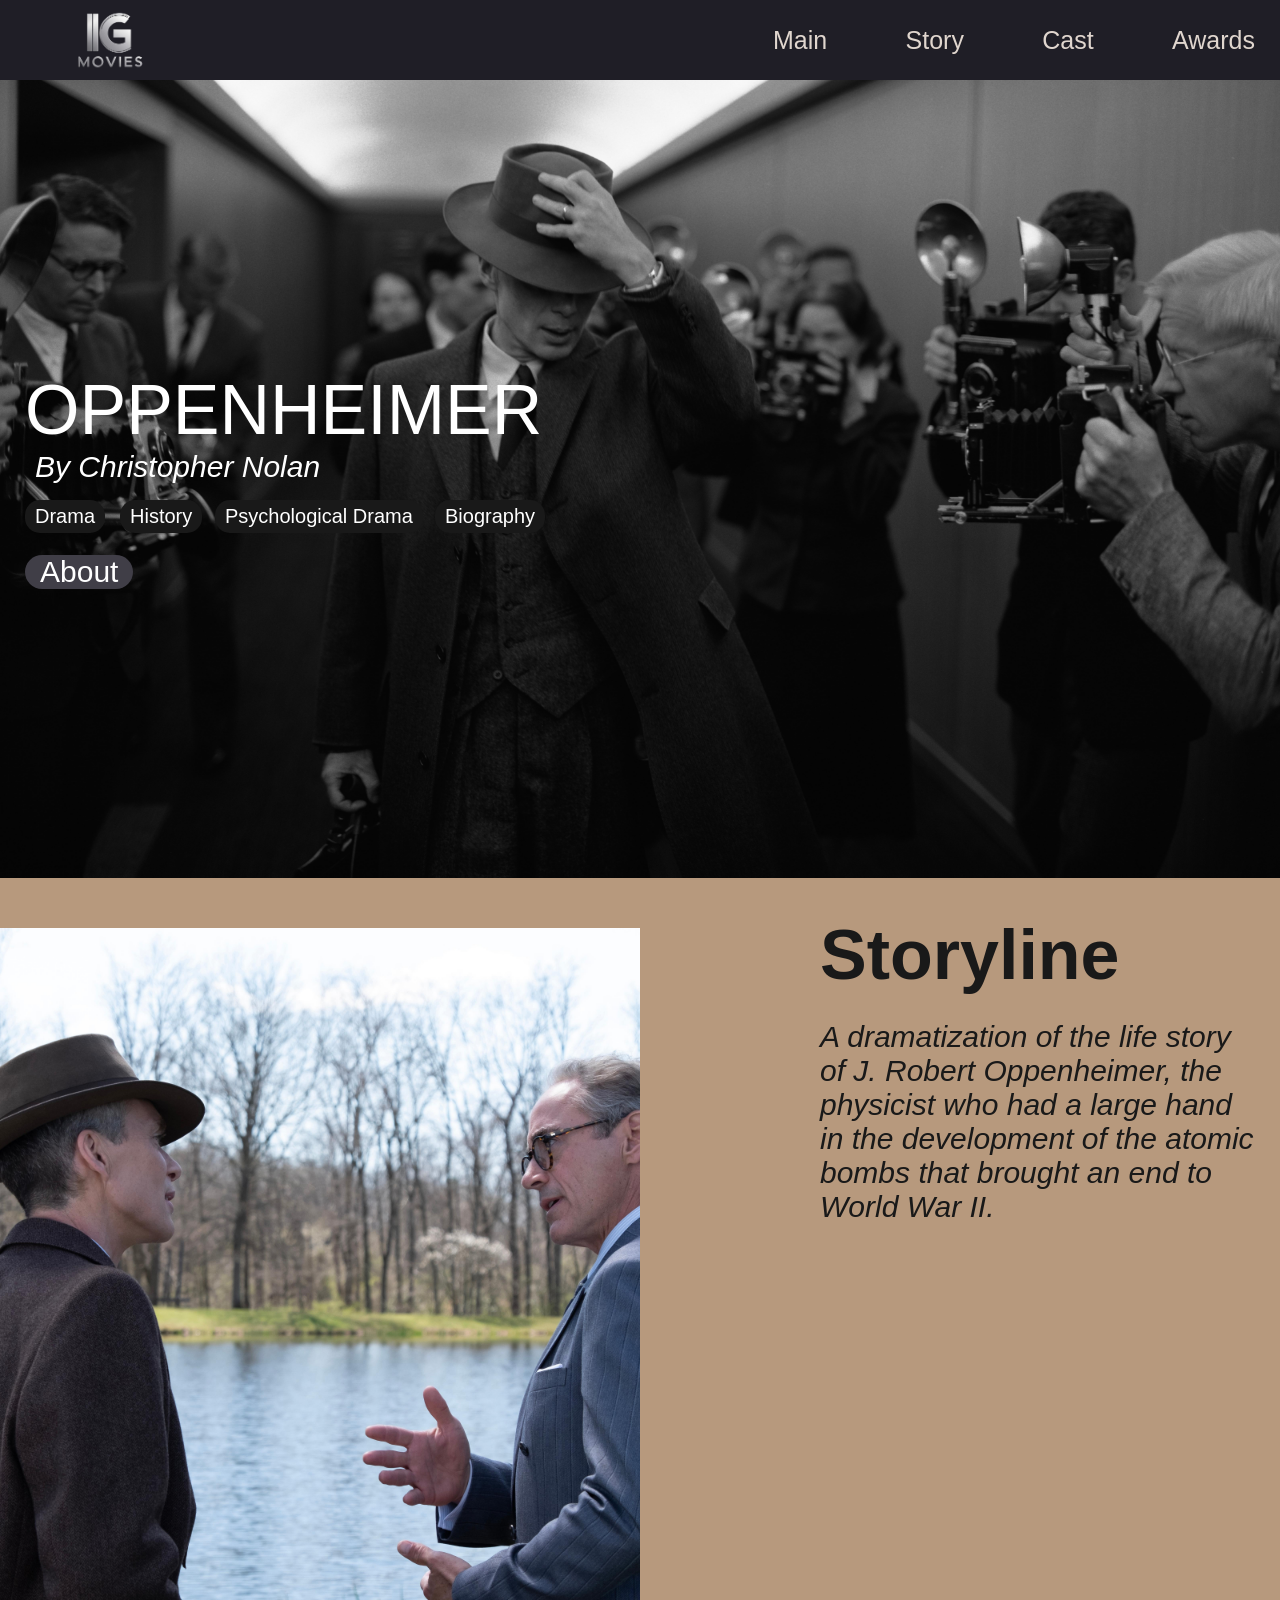
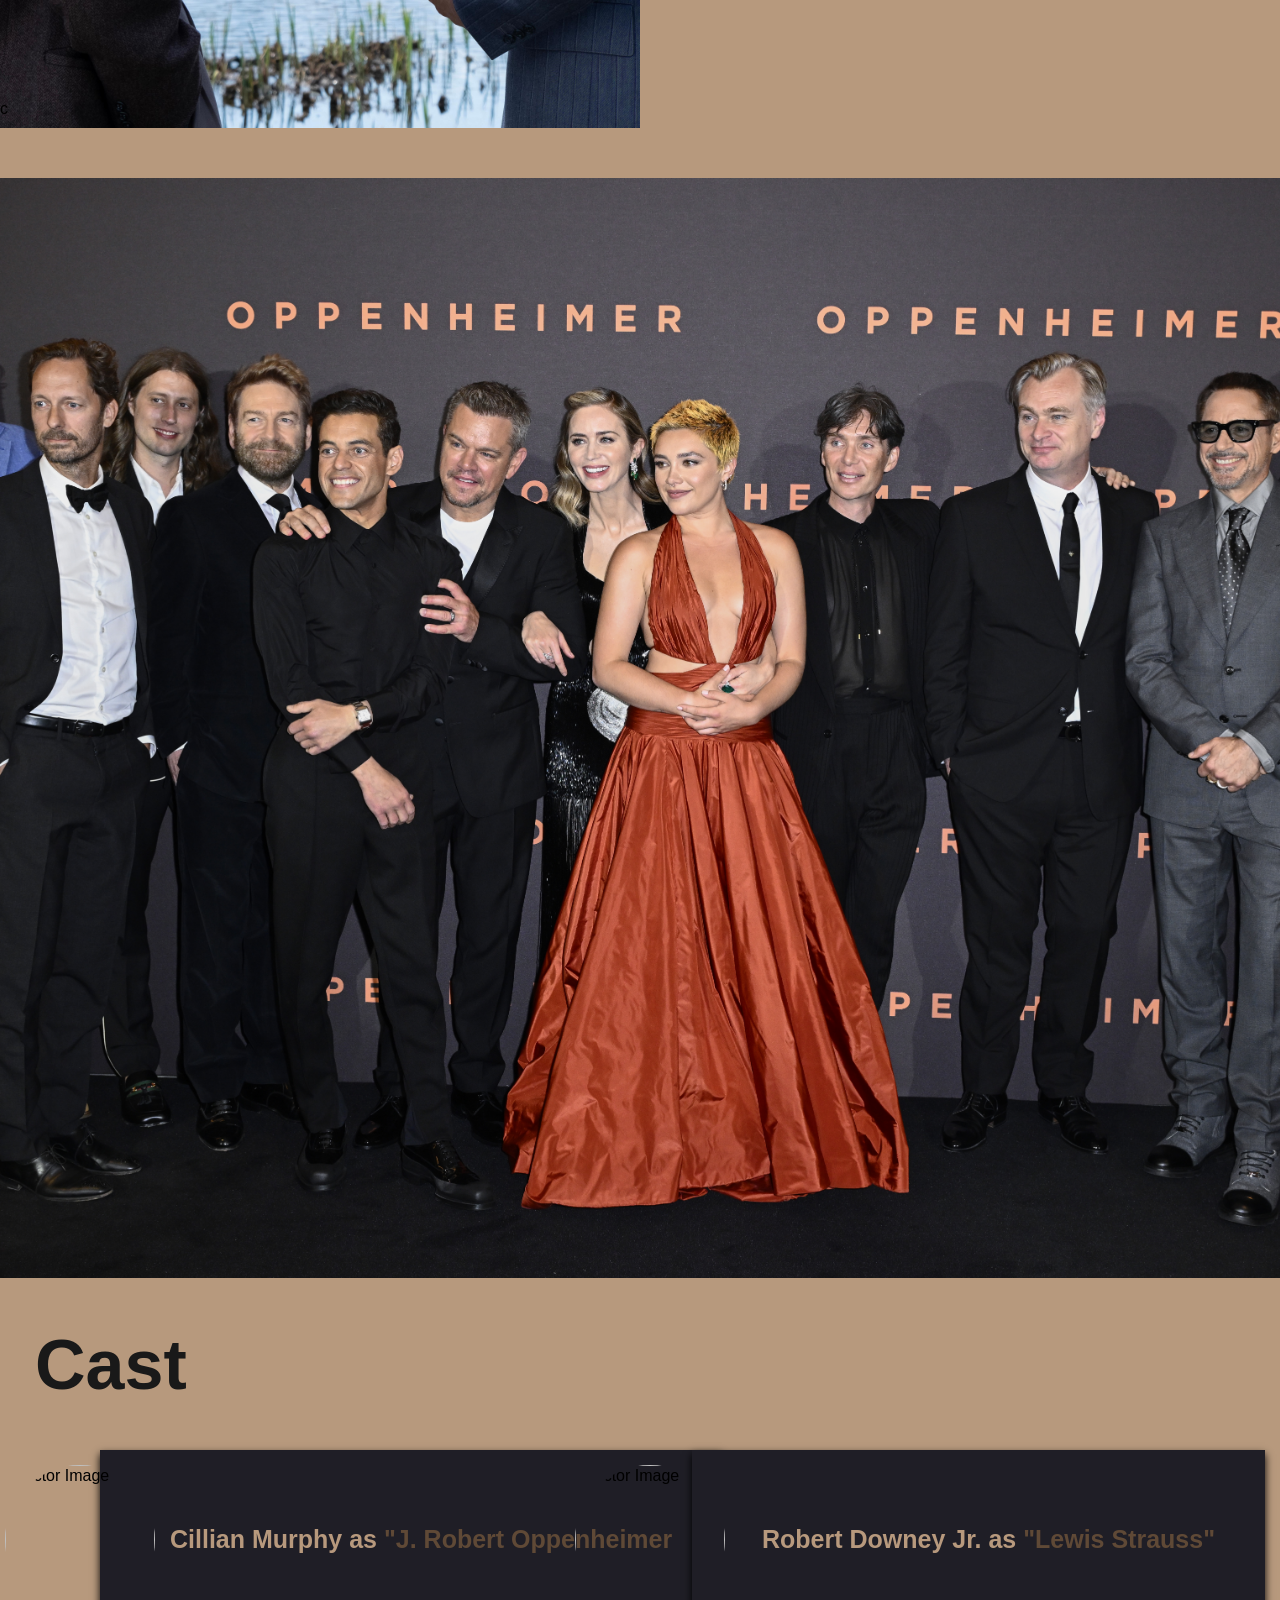
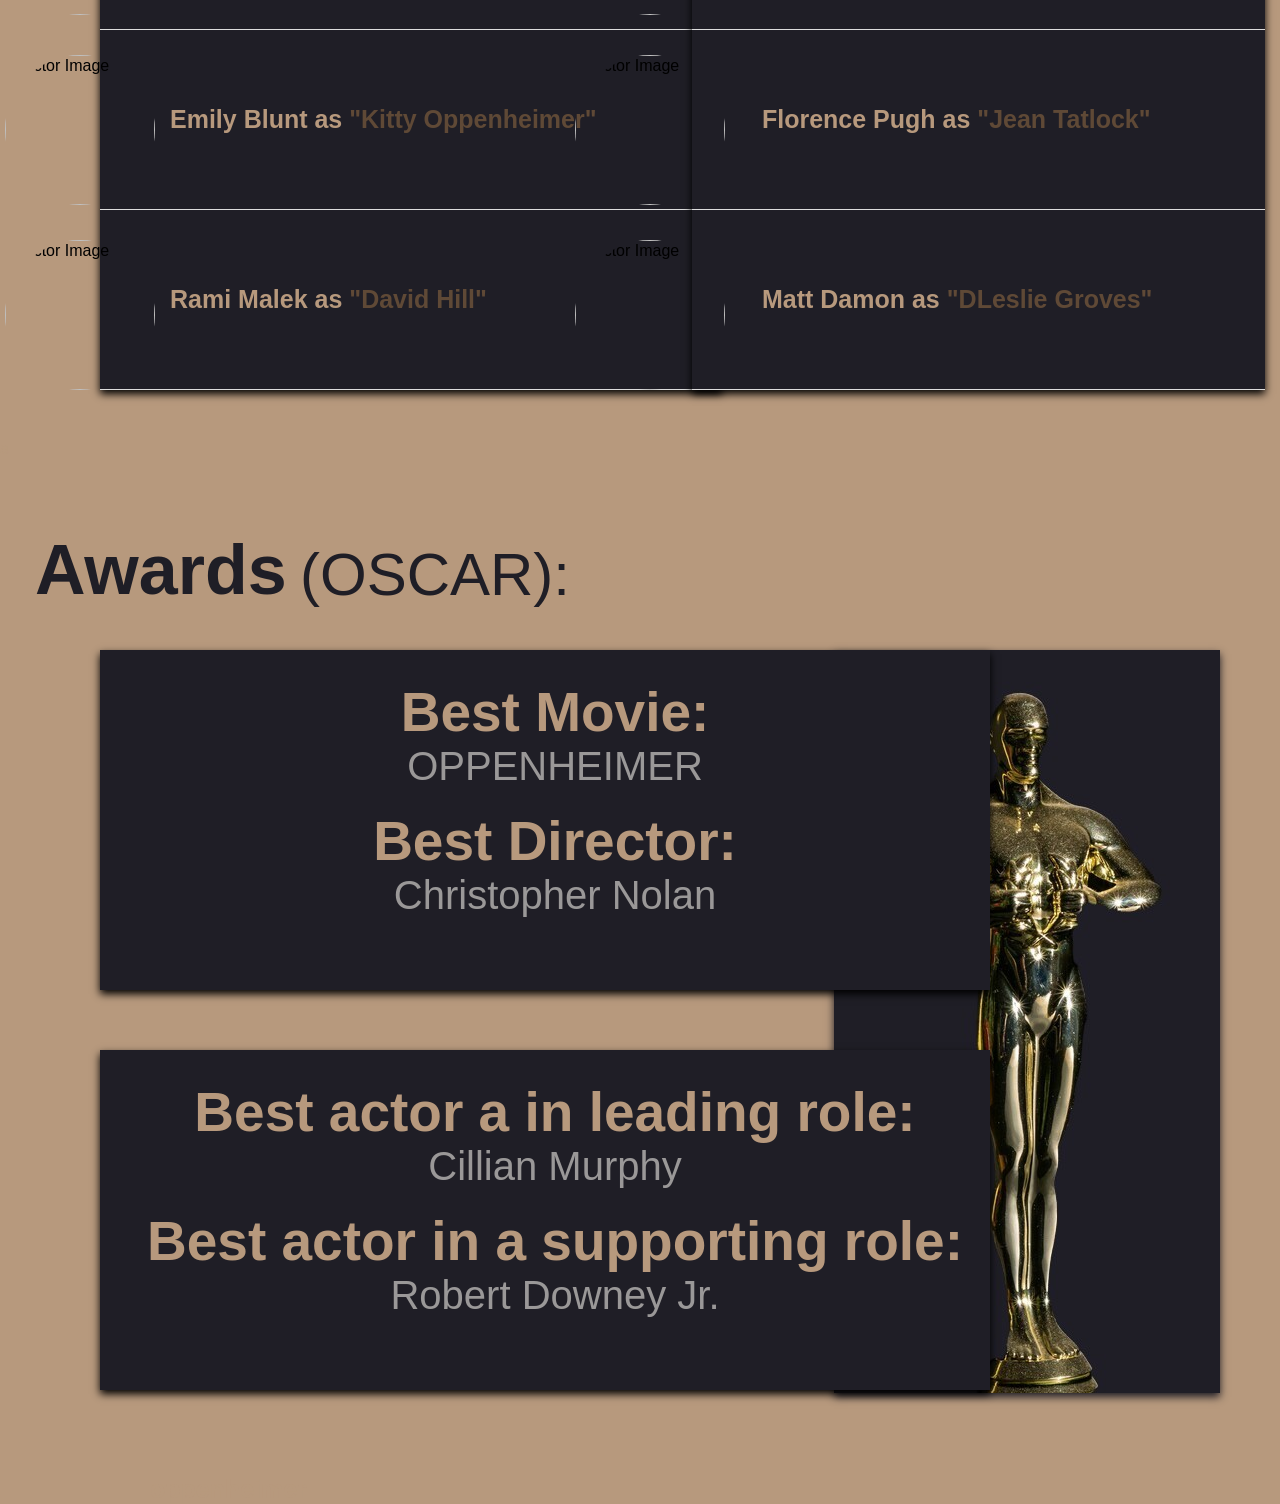
==== index.html @ 9ee32546 "Rename home.html to index.html" ====
-
<!DOCTYPE html>

<head>
  <meta charset="UTF-8" />
  <link rel="stylesheet" href="CSS/home.css">
  <title>OPPENHEIMER</title>
</head>

<body>
  <div class="headerContainer">
    <div class="header">
      <a href="home.html" class="logo">
        <img class="logo" src="logo/logo.jpg" alt="logo" />
      </a>
      <div class="headerLinks">
        <a href="#home">Main</a>
        <a href="#story">Story</a>
        <a href="#cast">Cast</a>
        <a href="#award0">Awards</a>
      </div>
    </div>
  </div>
  <div id="home" class="home">h</div>
  <div class="part1">
    <div class="part12">OPPENHEIMER</div>
    <div class="part13">By Christopher Nolan</div>
    <div class="drama"><a href="https://www.imdb.com/interest/in0000076/?ref_=tt_ov_in_7" target="_blank">Drama</a>
    </div>
    <div class="history"><a href="https://www.imdb.com/interest/in0000080/?ref_=tt_ov_in_8" target="_blank">History</a>
    </div>
    <div class="Psychological-Drama"><a href="https://www.imdb.com/interest/in0000086/?ref_=tt_ov_in_5"
        target="_blank">Psychological Drama</a></div>
    <div class="Biography"><a href="https://www.imdb.com/interest/in0000072/?ref_=tt_ov_in_6"
        target="_blank">Biography</a></div>
    <div class="part14"><a href="about.html" target="_blank">About</a></div>
  </div>
  <div id="story" class="story">i</div>
  <div class="part2">
    <div class="part22">Storyline</div>
    <div class="part23">A dramatization of the life story of J. Robert Oppenheimer, the physicist who had a large hand
      in the development of the atomic bombs that brought an end to World War II.</div>
  </div>
  <div id="cast" class="cast0">c</div>
  <div class="part3"></div>
  <div class="cast">Cast</div>
  <div class="actor-list1">
    <div class="actor-item1">
      <div class="actor-image1">
        <img src="photos/cast/1.jpg" alt="Actor Image">
      </div>
      <p>Cillian Murphy as<strong> "J. Robert Oppenheimer</strong></p>
    </div>
    <div class="actor-item1">
      <div class="actor-image2">
        <img src="photos/cast/3.jpg" alt="Actor Image">
      </div>
      <p>Emily Blunt as<strong> "Kitty Oppenheimer"</strong></p>
    </div>
    <div class="actor-item1">
      <div class="actor-image3">
        <img src="photos/cast/4.jpg" alt="Actor Image">
      </div>
      <p>Rami Malek as<strong> "David Hill"</strong></p>
    </div>
  </div>
  </div>
  <div class="actor-list2">
    <div class="actor-item2">
      <div class="actor-image4">
        <img src="photos/cast/2.jpg" alt="Actor Image">
      </div>
      <p>Robert Downey Jr. as<strong> "Lewis Strauss"</strong></p>
    </div>
    <div class="actor-item2">
      <div class="actor-image5">
        <img src="photos/cast/6.jpg" alt="Actor Image">
      </div>
      <p>Florence Pugh as<strong> "Jean Tatlock"</strong></p>
    </div>
    <div class="actor-item2">
      <div class="actor-image6">
        <img src="photos/cast/5.jpg" alt="Actor Image">
      </div>
      <p>Matt Damon as<strong> "DLeslie Groves"</strong></p>
    </div>
  </div>
  </div>
  <div id="award0" class="award0">a</div>
  <div class="photo-container"><img class="photo" src="photos/Awards/awards.jpg" alt="empty"></div>
  <div class="oscar">Awards </div>
  <div class="oscar2">(OSCAR):</div>
  <div class="awards-container1">
    <div class="awards">
      <div class="award-item">
        <div class="award">Best Movie:</div>
        <div class="winner">OPPENHEIMER</div>
      </div>
      <div class="award-item">
        <div class="award">Best Director:</div>
        <div class="winner">Christopher Nolan</div>
      </div>
    </div>
  </div>
  </div>
  <div class="awards-container2">
    <div class="awards">
      <div class="award-item">
        <div class="award">Best actor a in leading role:</div>
        <div class="winner">Cillian Murphy</div>
      </div>
      <div class="award-item">
        <div class="award">Best actor in a supporting role:</div>
        <div class="winner">Robert Downey Jr.</div>
        <p class="end">oppenheimer</p>
      </div>
    </div>
  </div>
  </div>
</body>
---- CSS/home.css ----
html {
  scroll-behavior: smooth;
}

body {
  background-color: #B7997D;
  padding: 0;
  margin: 0;
  box-sizing: border-box;
  font-family: 'Poppins', sans-serif;
}

.headerContainer {
  background-color: #1F1E26;
  position: fixed;
  width: 100%;
  top: 0;
  z-index: 1;
}

.header {
  height: 50px;
  color: #e0d6ce;
  justify-content: space-between;
  padding: 30px 100px 0 100px;
}

.logo {
  max-height: 100px;
  width: 120px;
  position: absolute;
  top: 0px;
  left: 25px;
}

.headerLinks {
  position: absolute;
  right: 10px;
  bottom: 15px;
  width: 40%;
  display: flex;
  justify-content: space-between;
  font-size: 25px;
}

.headerLinks a {
  text-decoration: none;
  color: #e0d6ce;
  padding: 10px 15px;
  border-radius: 25px;
  transition: all 0.3s;
}

.headerLinks a:hover {
  background-color: #614c39;
  transform: translateY(-5px);
}

.home {
  color: #1F1E26;
  position: absolute;
  top: 0px;
}

.part1 {
    background-image: url(../photos/Home/home1.jpg);
    width: 100%;
    background-position: center;
    background-size: cover;
    height: 800px;
    margin-top: 60px;
}

.part12 {
  color: #ffffff;
  font-size: 70px;
  position: absolute;
  top: 370px;
  left: 25px;
}

.part13 {
  color: #ffffff;
  font-size: 30px;
  font-style: oblique;
  position: absolute;
  top: 450px;
  left: 35px;
}

.drama a {
  background-color: #191919;
  color: #ffffff;
  font-size: 20px;
  border-radius: 15px;
  position: absolute;
  top: 500px;
  left: 25px;
  padding: 5px 10px;
  text-decoration: none;
}

.drama a:hover {
  background-color: #614c39;
}

.history a {
  background-color: #191919;
  color: #ffffff;
  font-size: 20px;
  border-radius: 15px;
  position: absolute;
  top: 500px;
  left: 120px;
  padding: 5px 10px;
  text-decoration: none;
}

.history a:hover {
  background-color: #614c39;
}

.Psychological-Drama a {
  background-color: #191919;
  color: #ffffff;
  font-size: 20px;
  border-radius: 15px;
  position: absolute;
  top: 500px;
  left: 215px;
  padding: 5px 10px;
  text-decoration: none;
}

.Psychological-Drama a:hover {
  background-color: #614c39;
}

.Biography a {
  background-color: #191919;
  color: #ffffff;
  font-size: 20px;
  border-radius: 15px;
  position: absolute;
  top: 500px;
  left: 435px;
  padding: 5px 10px;
  text-decoration: none;
}

.Biography a:hover {
  background-color: #614c39;
}

.part14 a {
  background-color: #403e47;
  position: absolute;
  top: 555px;
  left: 25px;
  font-size: 30px;
  color: #ffffff;
  padding: 0 15px;
  border-radius: 25px;
  text-decoration: none;
  transition: all 0.3s;
}

.part14 a:hover {
  background-color: #000000;
  transform: translateY(-5px);
  color: #ffffff;
}

.story {
  color: #050505;
  position: absolute;
  top: 800px;
  left: 0px;
}

.part2 {
  background-image: url(../photos/Story/story.jpg);
  width: 50%;
  background-position: center;
  background-size: cover;
  height: 800px;
  margin-top: 50px;
}

.part22 {
  color: #191919;
  font-size: 70px;
  font-weight: bold;
  position: absolute;
  top: 915px;
  left: 820px;
}

.part23 {
  color: #191919;
  font-style: oblique;
  font-size: 30px;
  position: absolute;
  top: 1020px;
  left: 820px;
  right: 25px;
}

.cast0 {
  color: #000000;
  position: absolute;
  top: 1700px;
}

.part3 {
    background-image: url(../photos/Cast/cast.jpg);
    width: 100%;
    background-position: center;
    background-size: cover;
    height: 1100px;
    margin-top: 50px;
}

.cast {
  position: absolute;
  top: 2925px;
  left: 35px;
  font-size: 70px;
  color: #191919;
  font-weight: bold;
}

.actor-list1 {
  position: absolute;
  top: 3050px;
  left: 100px;
  background-color: #1F1E26;
  box-shadow: 0 4px 8px;
}

.actor-item1 {
  padding: 50px;
  border-bottom: 1px solid #ddd;
}

.actor-image1 {
  width: 150px;
  height: 150px;
  border-radius: 50%;
  overflow: hidden;
  position: absolute;
  top: 15px;
  left: -95px;
}

.actor-image1 img {
  width: 100%;
  height: 100%;
  object-fit: cover;
}

.actor-image2 {
  width: 150px;
  height: 150px;
  border-radius: 50%;
  overflow: hidden;
  position: absolute;
  top: 205px;
  left: -95px;
}

.actor-image2 img {
  width: 100%;
  height: 100%;
  object-fit: cover;
}

.actor-image3 {
  width: 150px;
  height: 150px;
  border-radius: 50%;
  overflow: hidden;
  position: absolute;
  top: 390px;
  left: -95px;
}

.actor-image3 img {
  width: 100%;
  height: 100%;
  object-fit: cover;
}

.actor-list2 {
  position: absolute;
  top: 3050px;
  right: 15px;
  background-color: #1F1E26;
  box-shadow: 0 4px 8px;
}

.actor-item2 {
  padding: 50px;
  border-bottom: 1px solid #ddd;
}

.actor-image4 {
  width: 150px;
  height: 150px;
  border-radius: 50%;
  overflow: hidden;
  position: absolute;
  top: 15px;
  right: 540px;
}

.actor-image4 img {
  width: 100%;
  height: 100%;
  object-fit: cover;
}

.actor-image5 {
    width: 150px;
    height: 150px;
    border-radius: 50%;
    overflow: hidden;
    position: absolute;
    top: 205px;
    right: 540px;
}

.actor-image5 img {
  width: 100%;
  height: 100%;
  object-fit: cover;

}


.actor-image6 {
    width: 150px;
    height: 150px;
    border-radius: 50%;
    overflow: hidden;
    position: absolute;
    top: 390px;
    right: 540px;
}

.actor-image6 img {
  width: 100%;
  height: 100%;
  object-fit: cover;
}


p {
  color: #B7997D;
  font-weight: bold;
  font-size: 25px;
  padding-left: 20px;
}

strong {
  color: #5f4936;
}

.photo {
  position: absolute;
  top: 3850px;
  right: 60px;
  box-shadow: 0 4px 8px;
}

.award0 {
  color: #B7997D;
  position: absolute;
  top: 3640px;
}

.photo-container {
  color: #1F1E26;
  box-shadow: 0 8px 16px;
}

.awards-container1 {
  width: 850px;
  height: 300px;
  padding: 20px;
  position: absolute;
  top: 3850px;
  left: 100px;
  background-color: #1F1E26;
  box-shadow: 0px 4px 8px;
}

.awards-container2 {
  width: 850px;
  height: 300px;
  padding: 20px;
  position: absolute;
  top: 4250px;
  left: 100px;
  background-color: #1F1E26;
  box-shadow: 0 4px 8px;
}

.oscar {
  color: #1f1e26;
  font-size: 70px;
  position: absolute;
  top: 3730px;
  left: 35px;
  font-weight: bold;
}

.oscar2 {
  color: #1f1e26;
  font-size: 60px;
  position: absolute;
  top: 3740px;
  left: 300px;

}

.award-item {
  text-align: center;
  width: 100%;
  padding: 10px;
}

.award {
  font-size: 55px;
  font-weight: bold;
  color: #B7997D;
}

.winner {
  font-size: 40px;
  color: #9a9898;
}

.end {
  color: #B7997D;
  position: absolute;
  top: 400px;
}
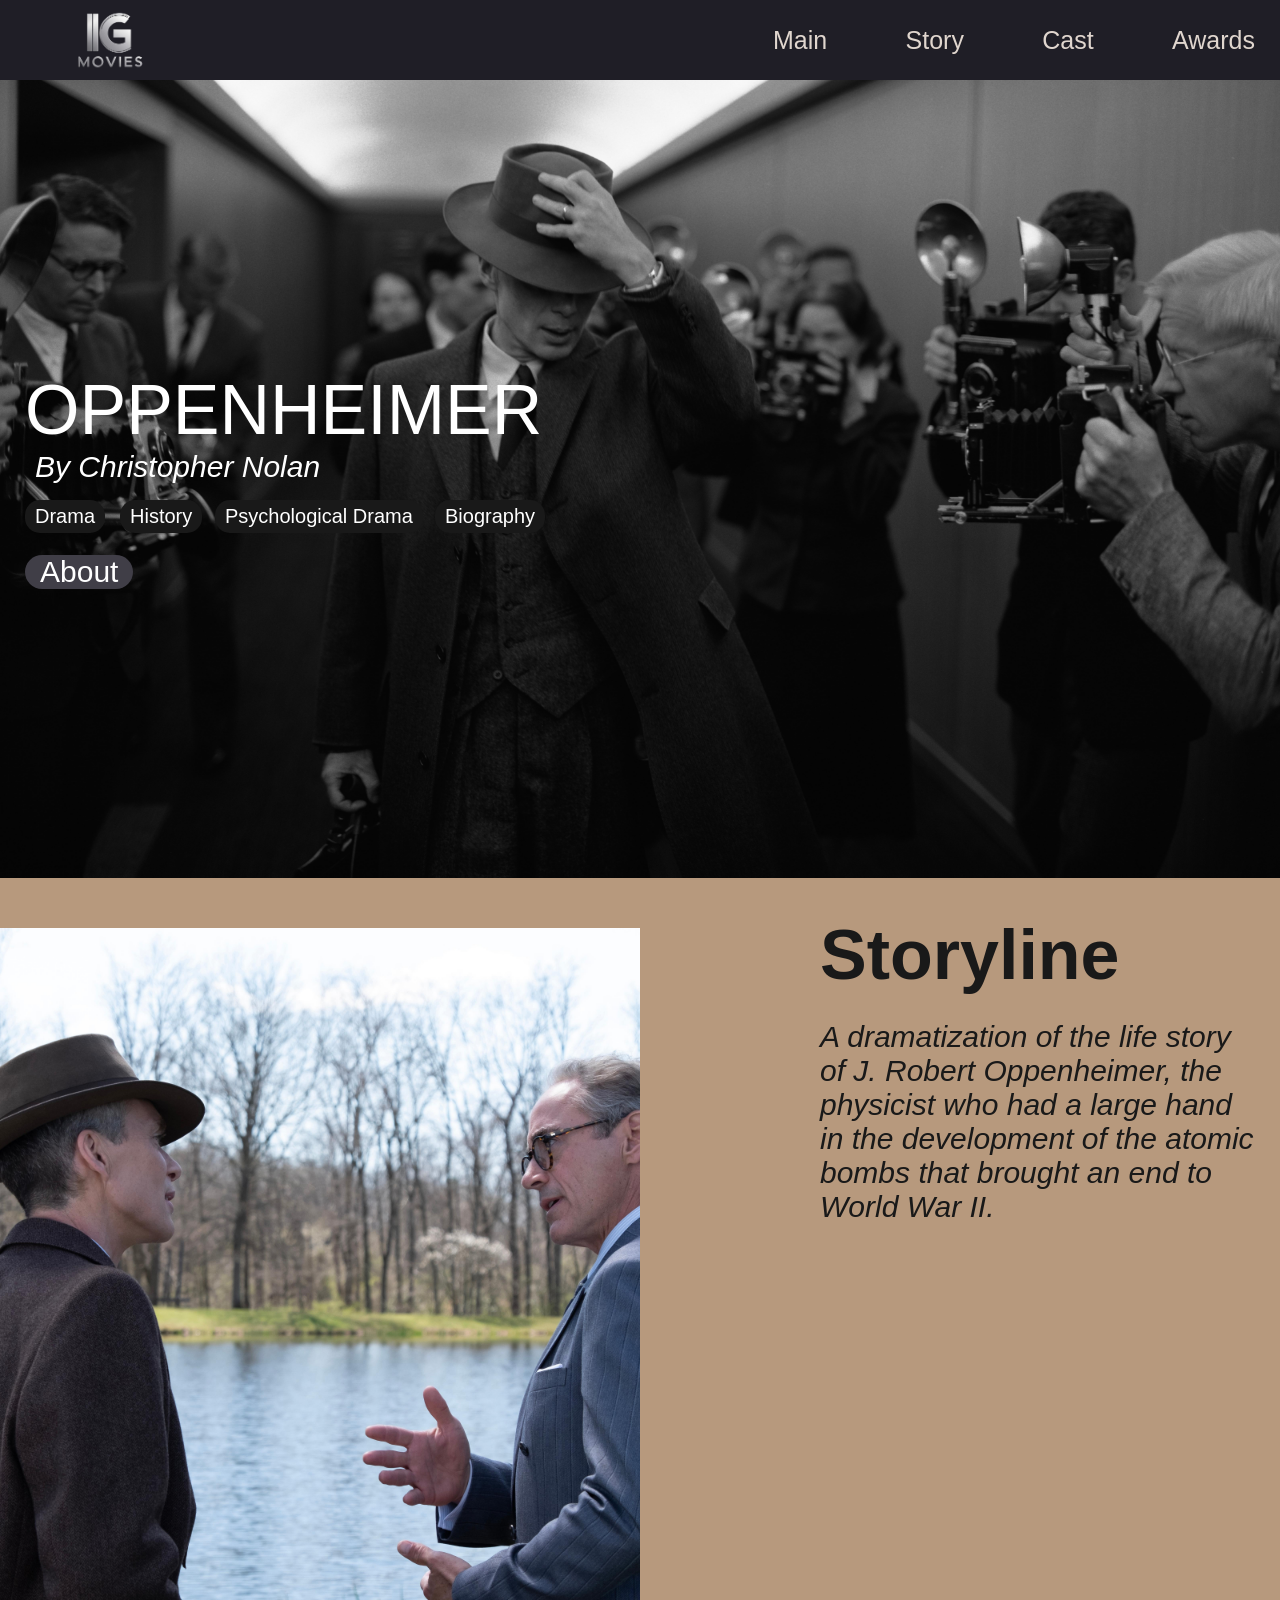
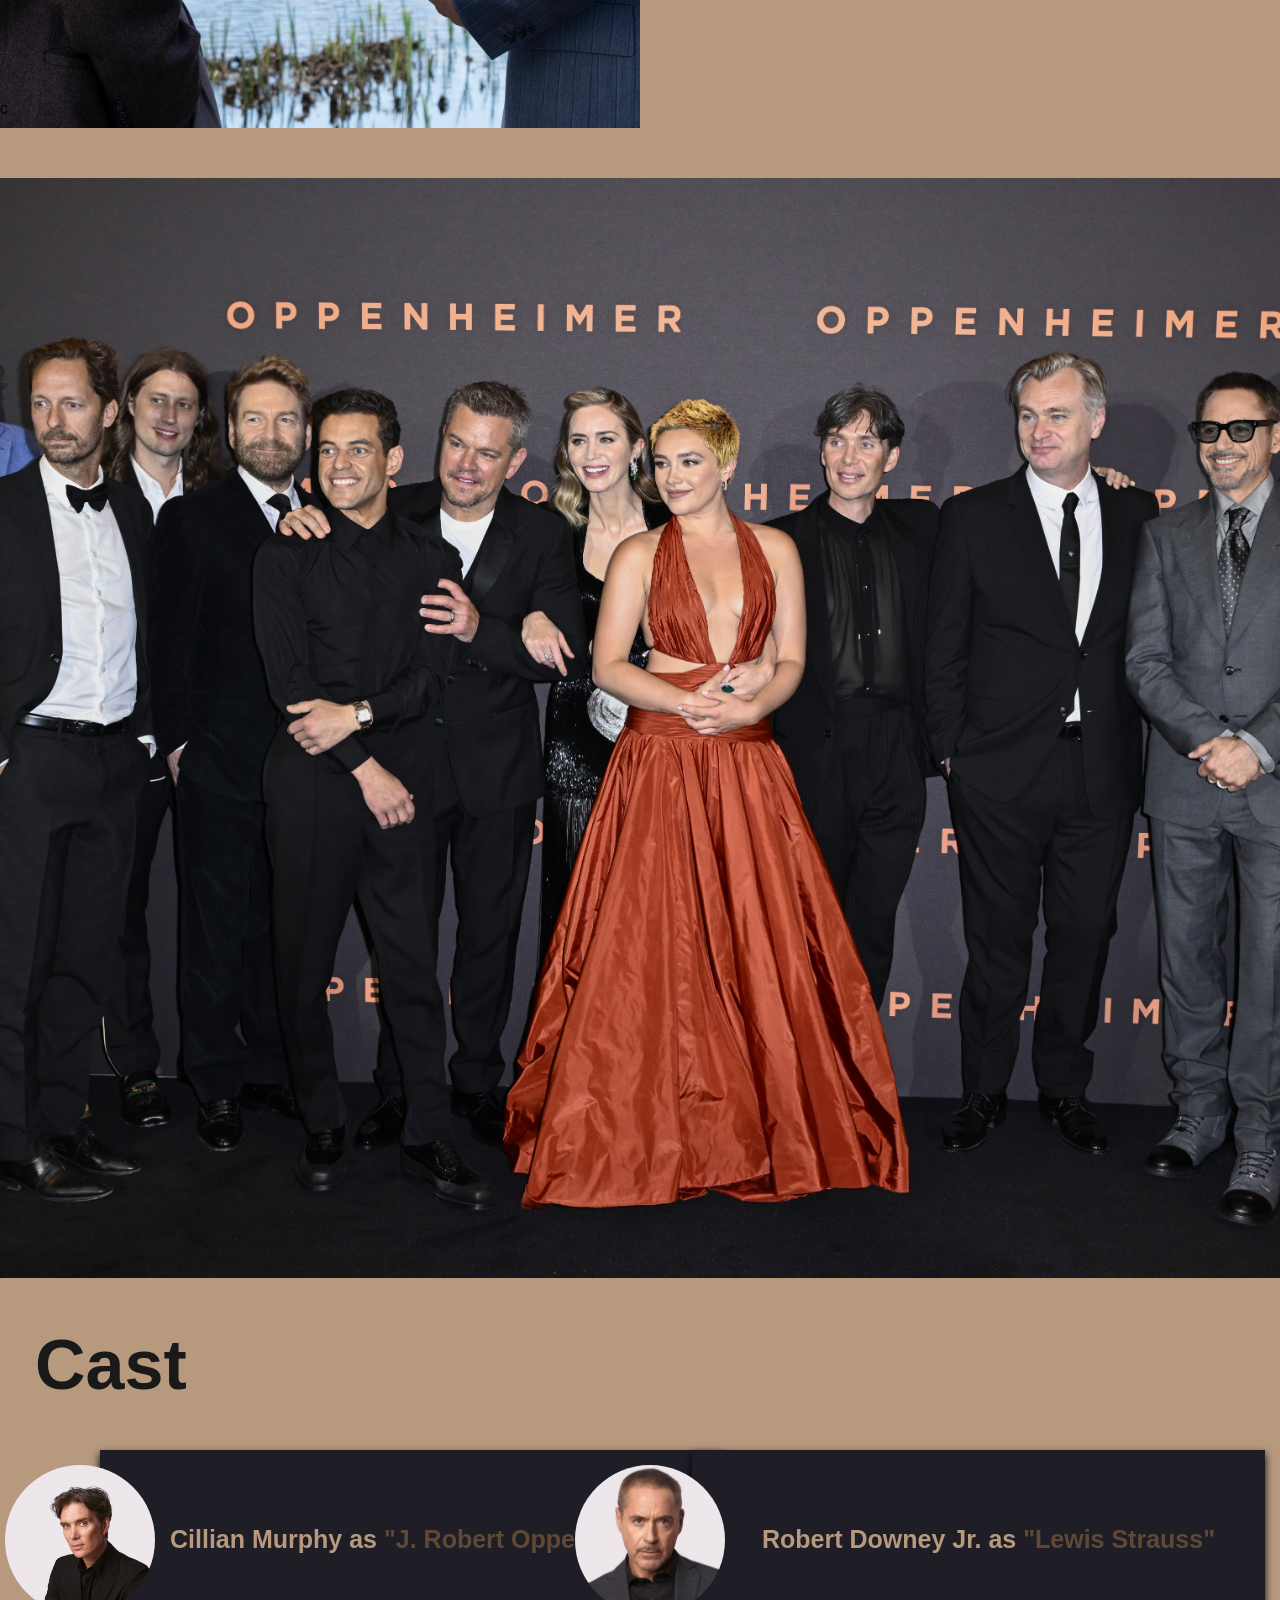
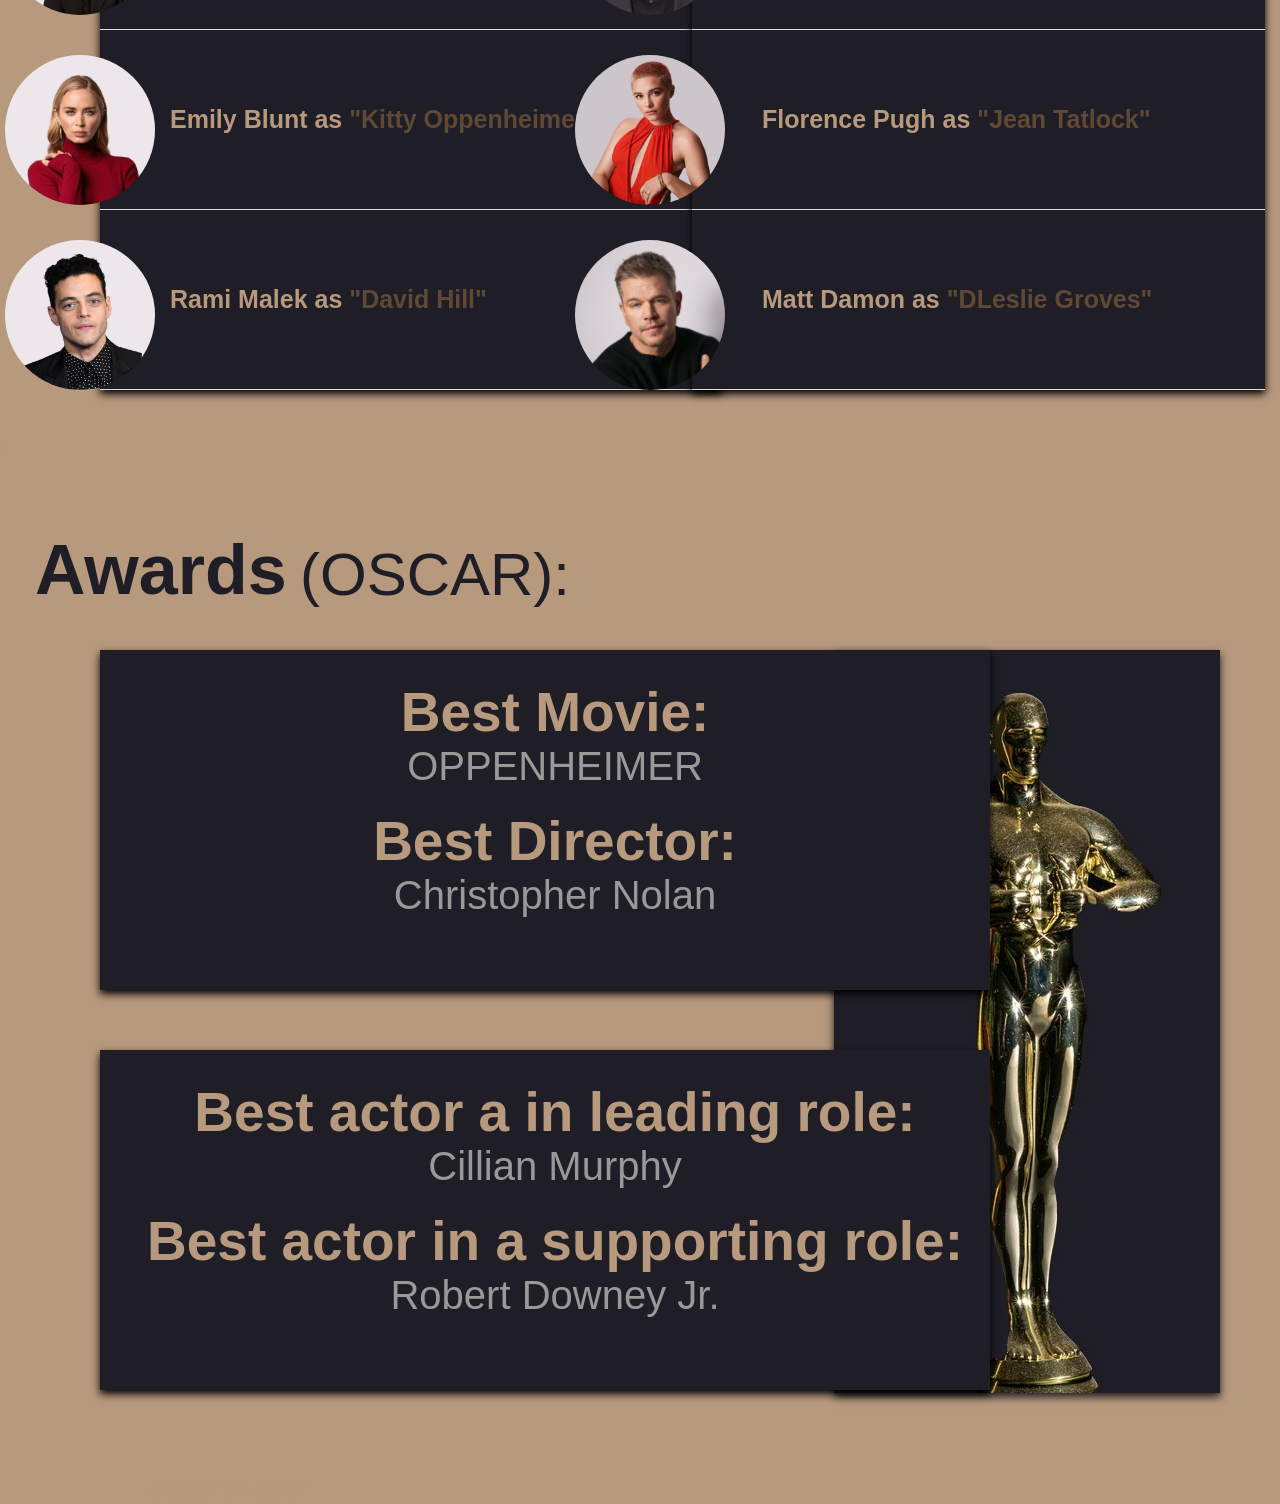
==== commit 89f1e153: "Update index.html" ====
--- a/index.html
+++ b/index.html
@@ -10,7 +10,7 @@
 <body>
   <div class="headerContainer">
     <div class="header">
-      <a href="home.html" class="logo">
+      <a href="index.html" class="logo">
         <img class="logo" src="logo/logo.jpg" alt="logo" />
       </a>
       <div class="headerLinks">
--- a/CSS/home.css
+++ b/CSS/home.css
@@ -213,7 +213,7 @@
 }
 
 .part3 {
-    background-image: url(../photos/Cast/cast.jpg);
+    background-image: url(../photos/cast/cast.jpg);
     width: 100%;
     background-position: center;
     background-size: cover;
@@ -445,4 +445,4 @@
   color: #B7997D;
   position: absolute;
   top: 400px;
-}+}
